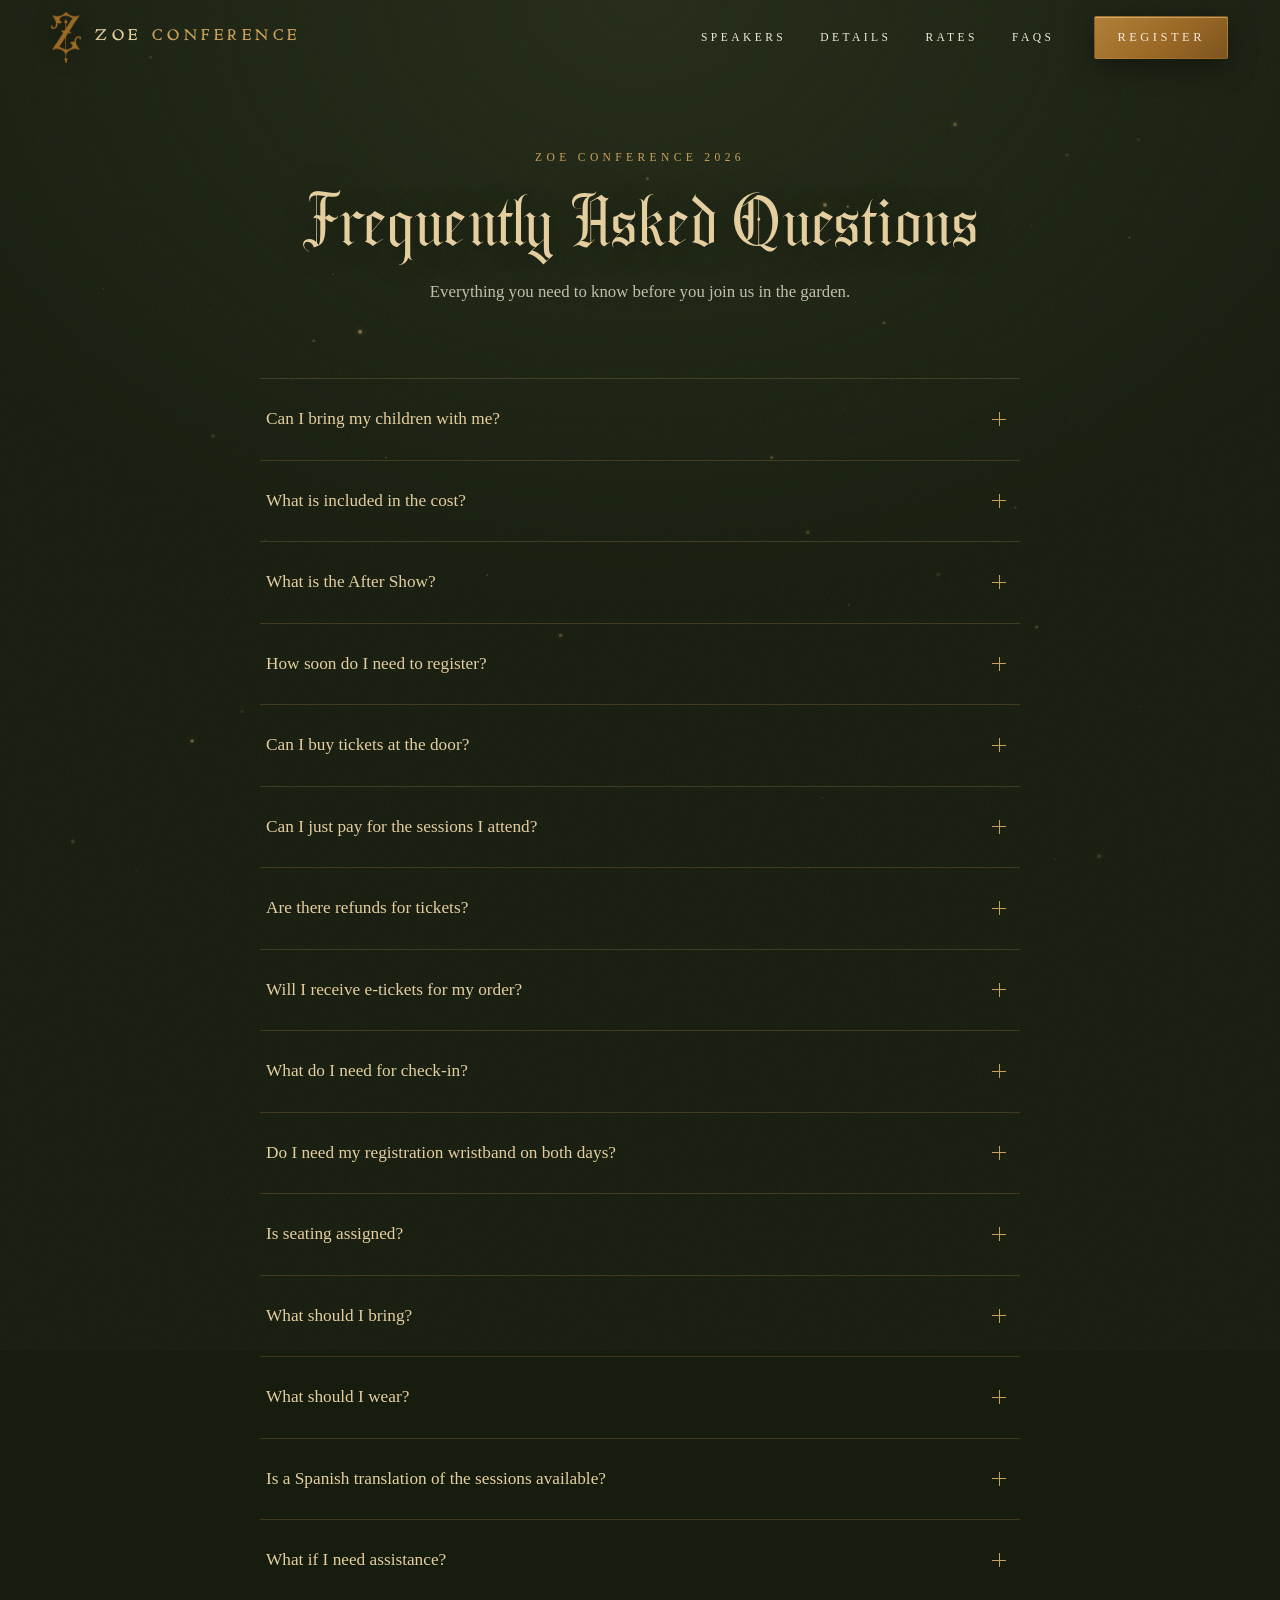
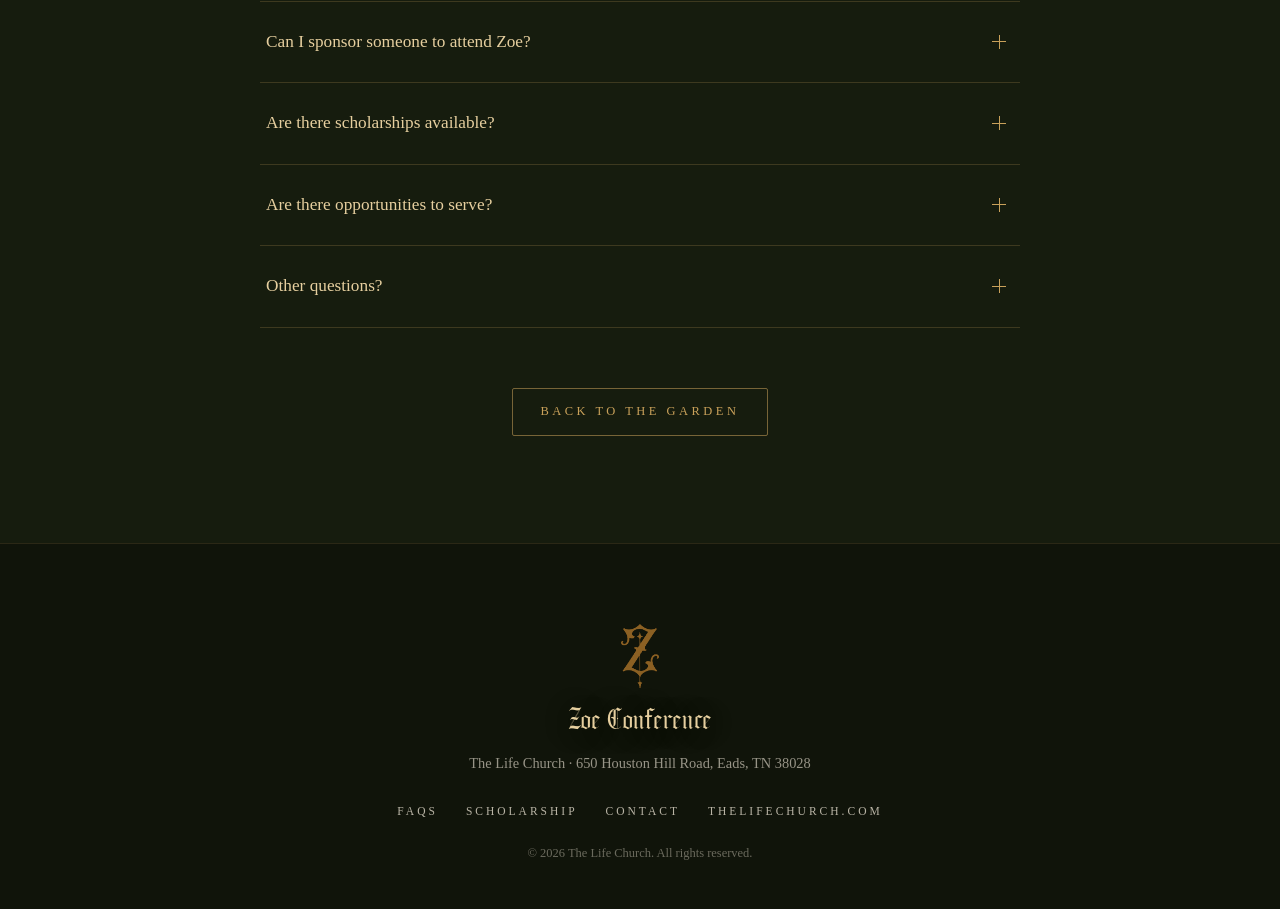
==== faqs.html @ 1319cf3b "Zoe Conference main site Static marketing site for the Zoe Conference (The Life Church).  Co-Authore" ====
<!doctype html>
<html lang="en">
<head>
<meta charset="utf-8">
<meta name="viewport" content="width=device-width, initial-scale=1">
<title>FAQs — Zoe Conference 2026 | The Life Church</title>
<meta name="description" content="Frequently asked questions about Zoe Conference 2026 at The Life Church, Memphis · September 25–26, 2026.">
<link rel="icon" type="image/png" href="images/z-icon.png">
<link rel="stylesheet" href="css/main.css">
</head>
<body>

<div class="grain" aria-hidden="true"></div>
<canvas id="dust" aria-hidden="true"></canvas>

<header class="nav nav--scrolled" id="nav">
  <a class="nav__brand" href="index.html" aria-label="Zoe Conference home">
    <img src="images/z-icon.png" alt="" class="nav__icon">
    <span class="nav__wordmark">Zoe <em>Conference</em></span>
  </a>
  <nav class="nav__links" aria-label="Primary">
    <a href="index.html#speakers">Speakers</a>
    <a href="index.html#details">Details</a>
    <a href="index.html#rates">Rates</a>
    <a href="faqs.html" aria-current="page">FAQs</a>
  </nav>
  <a href="index.html#register" class="btn btn--gold nav__cta js-register">Register</a>
  <button class="nav__burger" id="burger" aria-label="Open menu" aria-expanded="false" aria-controls="mobileMenu">
    <span></span><span></span>
  </button>
</header>

<div class="mmenu" id="mobileMenu" aria-hidden="true">
  <nav class="mmenu__links" aria-label="Mobile">
    <a href="index.html#speakers">Speakers</a>
    <a href="index.html#details">Details</a>
    <a href="index.html#rates">Rates</a>
    <a href="faqs.html">FAQs</a>
    <a href="scholarship.html">Scholarship</a>
    <a href="index.html#register" class="btn btn--gold js-register">Register</a>
  </nav>
  <img src="images/z-icon.png" alt="" class="mmenu__icon">
</div>

<main class="subpage">
  <div class="subpage__head">
    <p class="eyebrow">Zoe Conference 2026</p>
    <h1 class="display">Frequently Asked Questions</h1>
    <p class="section-sub">Everything you need to know before you join us in the garden.</p>
  </div>

  <div class="faq__list">
    <details class="faq__item">
      <summary>Can I bring my children with me?</summary>
      <p>We do not offer childcare during Zoe Conference. All children, including infants, are not permitted in the building.</p>
      <p>If your daughter is in 6th through 12th grade, she can attend the conference by registering at our special student rate.</p>
    </details>
    <details class="faq__item">
      <summary>What is included in the cost?</summary>
      <p>Registration includes all sessions, the After Show on Friday, breakfast on Saturday and a special gift. We’ll have fun photo opportunities and you can shop in the Zoe Foundation Store.</p>
    </details>
    <details class="faq__item">
      <summary>What is the After Show?</summary>
      <p>On Friday night, join us for our first-ever Zoe After Show! Following our evening session, we will have a short intermission and then reconvene in the main auditorium for a hosted event packed with fun, laughter and unforgettable moments. From live entertainment and audience games to incredible prizes and giveaways, there is something for everyone to enjoy.</p>
    </details>
    <details class="faq__item">
      <summary>How soon do I need to register?</summary>
      <p>We recommend registering as soon as possible to reserve your spot!</p>
    </details>
    <details class="faq__item">
      <summary>Can I buy tickets at the door?</summary>
      <p>We will sell tickets on the day of the event if we have availability.</p>
    </details>
    <details class="faq__item">
      <summary>Can I just pay for the sessions I attend?</summary>
      <p>All Zoe Conference tickets are priced to give you access to the entire conference, rather than paying per session. Registration fees are non-refundable.</p>
    </details>
    <details class="faq__item">
      <summary>Are there refunds for tickets?</summary>
      <p>All ticket sales are final. If you cannot attend, you can give your tickets to a friend or family member.</p>
    </details>
    <details class="faq__item">
      <summary>Will I receive e-tickets for my order?</summary>
      <p>Yes. As soon as the order transaction is complete, you will receive a confirmation email. Your e-tickets are attached to your confirmation email as a PDF file. You can show your e-tickets on your phone for admission or you can print them. Please check your junk email folder if the confirmation email is not in your inbox.</p>
    </details>
    <details class="faq__item">
      <summary>What do I need for check-in?</summary>
      <p>Check-in is available at the conference starting Friday at 6:00p and at our main building entrances in the front and back. For a smooth check-in, have your e-ticket ready to scan when you arrive.</p>
    </details>
    <details class="faq__item">
      <summary>Do I need my registration wristband on both days?</summary>
      <p>Yes! Wristbands are required for entry into the building. If you forget or lose your wristband, just stop by one of our check-in stations.</p>
    </details>
    <details class="faq__item">
      <summary>Is seating assigned?</summary>
      <p>All seating is general admission, so arrive early to secure a great seat. The building doors will open one hour before all sessions. Be sure to give yourself plenty of time for parking and check-in so you are in your seat when we begin.</p>
    </details>
    <details class="faq__item">
      <summary>What should I bring?</summary>
      <p>We encourage you to bring a Bible, notebook and a friend!</p>
    </details>
    <details class="faq__item">
      <summary>What should I wear?</summary>
      <p>If you get cold easily, consider bringing a light sweater or jacket for the auditorium.</p>
    </details>
    <details class="faq__item">
      <summary>Is a Spanish translation of the sessions available?</summary>
      <p>Translation services are available in Spanish during the conference.</p>
    </details>
    <details class="faq__item">
      <summary>What if I need assistance?</summary>
      <p>If you need assistance with wheelchair seating or a hearing or visual impairment, we’re here to help! Just let our team know by emailing us at <a href="mailto:zoe@thelifechurch.com">zoe@thelifechurch.com</a>.</p>
    </details>
    <details class="faq__item">
      <summary>Can I sponsor someone to attend Zoe?</summary>
      <p>Every year, our generosity helps make it possible for other women to be a part of Zoe Conference. You can donate at <a href="https://thelifechurch.com/give" target="_blank" rel="noopener">thelifechurch.com/give</a> by selecting the “Zoe Conference Scholarship” fund.</p>
    </details>
    <details class="faq__item">
      <summary>Are there scholarships available?</summary>
      <p>Yes. We have created partial scholarships for ladies at The Life Church to attend. To apply for a scholarship, please complete the application at <a href="scholarship.html">zoeconference.com/scholarship</a>. Once the application is complete, you will be added to a waiting list to receive a scholarship as funds become available.</p>
    </details>
    <details class="faq__item">
      <summary>Are there opportunities to serve?</summary>
      <p>If you attend The Life Church and have completed Discovery, we would love for you to serve at Zoe Conference.</p>
    </details>
    <details class="faq__item">
      <summary>Other questions?</summary>
      <p>Connect with our team at <a href="mailto:zoe@thelifechurch.com">zoe@thelifechurch.com</a>. We’d love to help in any way we can!</p>
    </details>
  </div>

  <div class="subpage__back">
    <a href="index.html" class="btn btn--outline">Back to the Garden</a>
  </div>
</main>

<footer class="footer">
  <img src="images/z-icon.png" alt="" class="footer__icon">
  <p class="footer__word display">Zoe Conference</p>
  <p class="footer__addr">The Life Church · 650 Houston Hill Road, Eads, TN 38028</p>
  <nav class="footer__links" aria-label="Footer">
    <a href="faqs.html">FAQs</a>
    <a href="scholarship.html">Scholarship</a>
    <a href="mailto:zoe@thelifechurch.com">Contact</a>
    <a href="https://thelifechurch.com" target="_blank" rel="noopener">thelifechurch.com</a>
  </nav>
  <p class="footer__copy">© 2026 The Life Church. All rights reserved.</p>
</footer>

<script src="js/gsap.min.js"></script>
<script src="js/ScrollTrigger.min.js"></script>
<script src="js/lenis.min.js"></script>
<script src="js/main.js"></script>
</body>
</html>
---- css/main.css ----
/* ============================================================
   ZOE CONFERENCE 2026 — "In the Beginning…"
   A walk through the garden · The Life Church, Memphis
   ============================================================ */

/* ---------- Fonts ---------- */
@font-face{
  font-family:'Antique';           /* blackletter display — letters only */
  src:url('../fonts/CLAntique-No1.otf') format('opentype');
  font-display:swap;
}
@font-face{
  font-family:'Antique Num';       /* blackletter with digits */
  src:url('../fonts/F00044.otf') format('opentype');
  font-display:swap;
}
@font-face{
  font-family:'Quality';           /* script accent */
  src:url('../fonts/TheQualityBrave-Regular.otf') format('opentype');
  font-display:swap;
}

/* ---------- Tokens ---------- */
:root{
  --kelp:#29311A;
  --kelp-deep:#161c0e;
  --kelp-mid:#1e2513;
  --midnight:#0D213D;
  --burgundy:#671E14;
  --grain:#E1CCB1;
  --rose:#BC8381;
  --gold:#9B6925;
  --gold-bright:#C9A15A;
  --gold-pale:#e6cf9f;
  --paper:#efe6d3;
  --ink:#2c2517;
  --cream:#F2EADA;

  --font-display:'Quality','Antique Num',serif;   /* blackletter — matches title art */
  --font-heading:'Antique Num',serif;              /* antique roman w/ digits */
  --font-initial:'Antique',serif;                  /* ornamental illuminated initials */
  --font-serif:'Iowan Old Style','Palatino Linotype',Palatino,Georgia,serif;
  --font-script:'Quality',cursive;

  --ease-out:cubic-bezier(.22,1,.36,1);
  --nav-h:76px;
}

/* ---------- Reset-ish ---------- */
*,*::before,*::after{box-sizing:border-box;margin:0;padding:0}
html{scroll-behavior:smooth}
html.lenis{height:auto}
.lenis.lenis-smooth{scroll-behavior:auto}
body{
  font-family:var(--font-serif);
  background:var(--kelp-deep);
  color:var(--cream);
  line-height:1.65;
  -webkit-font-smoothing:antialiased;
  overflow-x:hidden;
}
img,video{max-width:100%;display:block}
a{color:var(--gold-bright)}
main{display:block}

::selection{background:var(--gold);color:var(--kelp-deep)}

.visually-hidden{
  position:absolute!important;width:1px;height:1px;overflow:hidden;
  clip:rect(0 0 0 0);white-space:nowrap;
}

/* ---------- Atmosphere: grain + dust ---------- */
.grain{
  position:fixed;inset:-50%;width:200%;height:200%;
  pointer-events:none;z-index:80;opacity:.055;
  background-image:url("data:image/svg+xml,%3Csvg xmlns='http://www.w3.org/2000/svg' width='300' height='300'%3E%3Cfilter id='n'%3E%3CfeTurbulence type='fractalNoise' baseFrequency='0.9' numOctaves='2'/%3E%3C/filter%3E%3Crect width='300' height='300' filter='url(%23n)'/%3E%3C/svg%3E");
  animation:grain 8s steps(10) infinite;
}
@keyframes grain{
  0%,100%{transform:translate(0,0)}10%{transform:translate(-5%,-6%)}
  20%{transform:translate(-12%,4%)}30%{transform:translate(6%,-10%)}
  40%{transform:translate(-4%,12%)}50%{transform:translate(-10%,6%)}
  60%{transform:translate(12%,0)}70%{transform:translate(0,10%)}
  80%{transform:translate(3%,12%)}90%{transform:translate(-8%,2%)}
}
#dust{
  position:fixed;inset:0;width:100%;height:100%;
  pointer-events:none;z-index:70;
}

/* ---------- Loader ---------- */
.loader{
  position:fixed;inset:0;z-index:200;
  background:var(--kelp-deep);
  display:flex;flex-direction:column;align-items:center;justify-content:center;gap:26px;
  transition:opacity .9s var(--ease-out),visibility .9s;
}
.loader.is-done{opacity:0;visibility:hidden}
.loader__icon{width:56px;filter:drop-shadow(0 0 18px rgba(201,161,90,.45));animation:breathe 2.2s ease-in-out infinite}
@keyframes breathe{0%,100%{transform:scale(1);opacity:.85}50%{transform:scale(1.06);opacity:1}}
.loader__line{
  width:120px;height:1px;background:rgba(201,161,90,.25);position:relative;overflow:hidden;
}
.loader__line::after{
  content:"";position:absolute;inset:0;background:var(--gold-bright);
  transform:translateX(-100%);animation:loadline 1.6s var(--ease-out) infinite;
}
@keyframes loadline{to{transform:translateX(100%)}}

/* ---------- Type helpers ---------- */
.eyebrow{
  font-family:var(--font-serif);
  font-size:.72rem;letter-spacing:.38em;text-transform:uppercase;
  color:var(--gold-bright);font-style:normal;
}
.display{
  font-family:var(--font-display);
  font-weight:400;color:var(--gold-pale);
  line-height:1.18;letter-spacing:.015em;
  text-shadow:0 2px 30px rgba(0,0,0,.35);
}
h2.display{font-size:clamp(2.6rem,6vw,4.6rem)}
.section-head{
  text-align:center;max-width:820px;margin:0 auto;
  padding:0 24px 56px;display:flex;flex-direction:column;gap:18px;align-items:center;
}
.section-sub{color:rgba(242,234,218,.78);font-size:1.05rem;max-width:560px}
.amp{font-family:var(--font-script)}

/* ---------- Buttons ---------- */
.btn{
  display:inline-block;font-family:var(--font-serif);
  font-size:.78rem;letter-spacing:.28em;text-transform:uppercase;
  padding:1em 2.2em;text-decoration:none;text-align:center;
  border:1px solid transparent;border-radius:2px;
  transition:transform .45s var(--ease-out),box-shadow .45s var(--ease-out),
             background-color .45s,color .45s,border-color .45s;
  will-change:transform;
}
.btn--gold{
  background:linear-gradient(140deg,#b0803a,var(--gold) 55%,#7c5420);
  color:var(--cream);
  box-shadow:0 8px 28px rgba(0,0,0,.35),inset 0 1px 0 rgba(255,235,190,.4);
}
.btn--gold:hover{transform:translateY(-2px);box-shadow:0 14px 34px rgba(0,0,0,.45),inset 0 1px 0 rgba(255,235,190,.5)}
.btn--ghost{color:var(--cream);border-color:rgba(242,234,218,.45)}
.btn--ghost:hover{border-color:var(--gold-bright);color:var(--gold-pale);transform:translateY(-2px)}
.btn--outline{color:var(--gold-bright);border-color:rgba(201,161,90,.55)}
.btn--outline:hover{background:rgba(201,161,90,.12);transform:translateY(-2px)}
.btn--lg{padding:1.15em 2.7em;font-size:.82rem}
.btn:focus-visible,a:focus-visible,summary:focus-visible,button:focus-visible{
  outline:2px solid var(--gold-bright);outline-offset:3px;
}

/* ---------- Nav ---------- */
.nav{
  position:fixed;top:0;left:0;right:0;z-index:100;
  height:var(--nav-h);
  display:flex;align-items:center;gap:40px;
  padding:0 clamp(20px,4vw,52px);
  transition:background-color .5s,backdrop-filter .5s,border-color .5s;
  border-bottom:1px solid transparent;
}
.nav--scrolled{
  background:rgba(18,22,11,.78);
  -webkit-backdrop-filter:blur(14px);backdrop-filter:blur(14px);
  border-bottom-color:rgba(201,161,90,.18);
}
.nav__brand{display:flex;align-items:center;gap:14px;text-decoration:none;margin-right:auto}
.nav__icon{width:30px;filter:drop-shadow(0 0 10px rgba(0,0,0,.4))}
.nav__wordmark{
  font-family:var(--font-heading);color:var(--gold-pale);
  font-size:.95rem;letter-spacing:.3em;text-transform:uppercase;white-space:nowrap;
}
.nav__wordmark em{font-style:normal;color:var(--gold-bright)}
.nav__links{display:flex;gap:34px}
.nav__links a{
  font-size:.72rem;letter-spacing:.3em;text-transform:uppercase;
  color:var(--cream);text-decoration:none;position:relative;padding:6px 0;
}
.nav__links a::after{
  content:"";position:absolute;left:0;bottom:0;height:1px;width:100%;
  background:var(--gold-bright);transform:scaleX(0);transform-origin:right;
  transition:transform .45s var(--ease-out);
}
.nav__links a:hover::after{transform:scaleX(1);transform-origin:left}
.nav__cta{padding:.8em 1.8em}
.nav__burger{
  display:none;background:none;border:0;cursor:pointer;
  width:40px;height:40px;position:relative;z-index:130;
}
.nav__burger span{
  position:absolute;left:8px;right:8px;height:1.5px;background:var(--gold-pale);
  transition:transform .4s var(--ease-out),top .4s;
}
.nav__burger span:nth-child(1){top:16px}
.nav__burger span:nth-child(2){top:24px}
.nav__burger.is-open span:nth-child(1){top:20px;transform:rotate(45deg)}
.nav__burger.is-open span:nth-child(2){top:20px;transform:rotate(-45deg)}

/* Mobile menu */
.mmenu{
  position:fixed;inset:0;z-index:95; /* below .nav so the burger stays clickable */
  background:radial-gradient(120% 100% at 50% 0%,var(--kelp) 0%,var(--kelp-deep) 70%);
  display:flex;flex-direction:column;align-items:center;justify-content:center;gap:40px;
  opacity:0;visibility:hidden;transition:opacity .5s var(--ease-out),visibility .5s;
}
.mmenu.is-open{opacity:1;visibility:visible}
.mmenu__links{display:flex;flex-direction:column;align-items:center;gap:28px}
.mmenu__links a{
  font-family:var(--font-display);font-size:2.2rem;color:var(--gold-pale);text-decoration:none;
}
.mmenu__links a.btn{font-family:var(--font-serif);font-size:.85rem;margin-top:10px}
.mmenu__icon{width:44px;opacity:.5;position:absolute;bottom:36px}

/* ---------- Hero ---------- */
.hero{
  position:relative;min-height:100svh;
  display:flex;align-items:center;justify-content:center;
  overflow:hidden;
}
.hero__media{position:absolute;inset:0}
.hero__video{width:100%;height:100%;object-fit:cover}
.hero__vignette{
  position:absolute;inset:0;
  background:
    radial-gradient(120% 90% at 50% 42%,transparent 30%,rgba(10,13,6,.55) 78%,rgba(10,13,6,.9) 100%),
    linear-gradient(to bottom,rgba(10,13,6,.42),transparent 26%,transparent 62%,var(--kelp-deep) 98%);
}
.hero__content{
  position:relative;z-index:2;text-align:center;
  padding:calc(var(--nav-h) + 3vh) 24px 60px;
  display:flex;flex-direction:column;align-items:center;gap:clamp(18px,3vh,30px);
  max-width:1000px;
}
.hero__eyebrow{text-shadow:0 1px 4px rgba(0,0,0,.95),0 0 22px rgba(0,0,0,.85),0 0 46px rgba(0,0,0,.6)}
.hero__title img{
  width:min(720px,86vw);height:auto;
  filter:drop-shadow(0 10px 44px rgba(0,0,0,.55));
}
.hero__date{
  font-family:var(--font-serif);font-size:clamp(1rem,2.2vw,1.3rem);
  letter-spacing:.24em;text-transform:uppercase;color:var(--cream);
  text-shadow:0 1px 4px rgba(0,0,0,.95),0 0 22px rgba(0,0,0,.85),0 0 46px rgba(0,0,0,.6);
}
.hero__date .amp{font-size:1.2em;color:var(--gold-bright);text-transform:none;letter-spacing:0}
.hero__ctas{display:flex;gap:18px;flex-wrap:wrap;justify-content:center;margin-top:6px}
.hero__scrollcue{
  position:absolute;bottom:0;left:50%;transform:translateX(-50%);
  z-index:3;width:1px;height:92px;overflow:visible;
}
.hero__scrollcue-line{
  position:absolute;top:0;left:0;width:1px;height:100%;
  background:linear-gradient(to bottom,transparent,var(--gold-bright));
  animation:cue 2.4s var(--ease-out) infinite;
  transform-origin:top;
}
@keyframes cue{0%{transform:scaleY(0);opacity:0}35%{opacity:1}70%,100%{transform:scaleY(1);opacity:0}}

/* ---------- Journey ---------- */
.journey{
  position:relative;min-height:130vh;
  display:flex;align-items:center;justify-content:center;
  overflow:hidden;
}
.journey__bg{position:absolute;inset:-12% 0}
.journey__bg img{
  width:100%;height:100%;object-fit:cover;
  filter:brightness(.8) saturate(.92);
}
.journey::before,.journey::after{
  content:"";position:absolute;left:0;right:0;height:26vh;z-index:1;pointer-events:none;
}
.journey::before{top:0;background:linear-gradient(to bottom,var(--kelp-deep),transparent)}
.journey::after{bottom:0;background:linear-gradient(to top,var(--kelp-deep),transparent)}
.journey__inner{
  position:relative;z-index:2;text-align:center;max-width:900px;
  padding:20vh 28px;display:flex;flex-direction:column;gap:9vh;align-items:center;
}
.journey__line{
  font-size:clamp(1.5rem,3.4vw,2.4rem);line-height:1.5;
  color:var(--cream);text-shadow:0 2px 26px rgba(0,0,0,.75);
}
.journey__line em{color:var(--gold-pale);font-style:italic}
.journey__verse{
  display:flex;flex-direction:column;gap:16px;align-items:center;
  max-width:640px;
}
.journey__verse-text{
  font-family:var(--font-display);
  font-size:clamp(1.6rem,3.6vw,2.5rem);line-height:1.35;
  color:var(--gold-pale);text-shadow:0 2px 30px rgba(0,0,0,.8);
}
.journey__verse cite{text-shadow:0 1px 12px rgba(0,0,0,.9)}

/* ---------- Letter ---------- */
.letter{
  position:relative;
  background:
    radial-gradient(90% 60% at 50% 0%,rgba(41,49,26,.85) 0%,transparent 70%),
    var(--kelp-deep);
  padding:14vh 24px 16vh;
}
.letter__wrap{max-width:820px;margin:0 auto}
.letter__paper{
  position:relative;
  background:url('../images/paper-cut.webp') center/100% 100%;
  padding:clamp(48px,9vw,96px) clamp(34px,9vw,110px);
  filter:drop-shadow(0 30px 60px rgba(0,0,0,.5));
  color:var(--ink);
}
.letter__z{width:44px;margin:0 auto 26px}
.letter__eyebrow{color:var(--gold);text-align:center;margin-bottom:34px}
.letter__body{display:flex;flex-direction:column;gap:1.35em;font-size:clamp(1rem,1.4vw,1.13rem);line-height:1.85}
.letter__body em{color:var(--burgundy)}
.dropcap{
  font-family:var(--font-initial);float:left;
  font-size:4.2em;line-height:.9;padding:.03em .14em 0 0;color:var(--gold);
}
.letter__sig{margin-top:44px;display:flex;flex-direction:column;gap:8px}
.letter__sig-line{font-style:italic;color:#5b4c33}
.letter__sig img{width:min(280px,60%);margin:6px 0 2px}
.letter__sig-team{font-size:.95rem;color:#5b4c33}

/* ---------- Speakers ---------- */
.speakers{
  position:relative;padding:16vh 24px;
  background:
    radial-gradient(70% 50% at 15% 20%,rgba(41,49,26,.6) 0%,transparent 60%),
    radial-gradient(70% 50% at 85% 80%,rgba(13,33,61,.35) 0%,transparent 60%),
    var(--kelp-deep);
}
.speakers__grid{
  display:grid;grid-template-columns:repeat(2,minmax(0,1fr));
  gap:clamp(40px,6vw,90px);max-width:1060px;margin:0 auto;
}
.speaker{text-align:center;display:flex;flex-direction:column;align-items:center}
.speaker__arch{
  position:relative;width:min(100%,400px);aspect-ratio:3/4;
  border-radius:999px 999px 10px 10px;overflow:hidden;
  box-shadow:0 26px 60px rgba(0,0,0,.55);
  isolation:isolate;transform:translateZ(0); /* keep radius clipping filtered children (Chrome) */
}
.speaker__arch::after{
  content:"";position:absolute;inset:12px;
  border:1px solid rgba(230,207,159,.5);
  border-radius:999px 999px 4px 4px;pointer-events:none;
}
.speaker__arch img{
  width:100%;height:100%;object-fit:cover;
  filter:sepia(.22) saturate(.9) brightness(.97);
  transition:filter .8s var(--ease-out),transform .8s var(--ease-out);
}
.speaker:hover .speaker__arch img{filter:none;transform:scale(1.045)}
.speaker__name{font-size:clamp(1.9rem,3.4vw,2.6rem);margin:30px 0 14px}
.speaker__bio{
  max-width:46ch;color:rgba(242,234,218,.8);font-size:.98rem;line-height:1.8;
}
.speaker__bio em{color:var(--gold-pale)}

/* ---------- Details ---------- */
.details{position:relative;padding:14vh 24px;background:var(--kelp-deep)}
.details__days{
  display:grid;grid-template-columns:repeat(2,minmax(0,1fr));
  gap:26px;max-width:1180px;margin:0 auto 26px;
}
.day{
  position:relative;min-height:520px;border-radius:6px;overflow:hidden;
  display:flex;align-items:flex-end;
  box-shadow:0 26px 60px rgba(0,0,0,.5);
  isolation:isolate;transform:translateZ(0);
}
.day__media{position:absolute;inset:0}
.day__media img,.day__media video{width:100%;height:100%;object-fit:cover}
.day__scrim{
  position:absolute;inset:0;
  background:linear-gradient(to top,rgba(8,10,5,.88) 0%,rgba(8,10,5,.35) 45%,rgba(8,10,5,.08) 75%);
}
.day--evening .day__scrim{
  background:linear-gradient(to top,rgba(5,10,18,.9) 0%,rgba(5,10,18,.35) 45%,transparent 75%);
}
.day__content{
  position:relative;z-index:2;padding:40px clamp(28px,4vw,48px);
  display:flex;flex-direction:column;gap:10px;
}
.day__time{
  font-family:var(--font-heading);font-size:clamp(2.4rem,4.6vw,3.4rem);
  color:var(--gold-pale);font-weight:400;
}
.day__time small{font-size:.55em}
.day__desc{font-size:1.15rem;letter-spacing:.06em;color:var(--cream)}
.day__note{font-size:.85rem;letter-spacing:.14em;text-transform:uppercase;color:rgba(242,234,218,.66)}
.details__location{
  max-width:1180px;margin:0 auto;border:1px solid rgba(201,161,90,.28);
  border-radius:6px;padding:clamp(36px,5vw,60px);
  background:linear-gradient(160deg,rgba(41,49,26,.55),rgba(22,28,14,.7));
  text-align:center;
}
.details__location-text{display:flex;flex-direction:column;gap:12px;align-items:center}
.details__venue{font-size:clamp(2rem,4vw,3rem)}
.details__campus{letter-spacing:.3em;text-transform:uppercase;font-size:.78rem;color:var(--gold-bright)}
.details__location address{font-style:normal;color:rgba(242,234,218,.85);line-height:1.7;margin-bottom:10px}

/* ---------- Rates ---------- */
.rates{position:relative;padding:14vh 24px;background:
  radial-gradient(80% 55% at 50% 110%,rgba(41,49,26,.75) 0%,transparent 70%),
  var(--kelp-deep);
}
.rates__grid{
  display:grid;grid-template-columns:repeat(4,minmax(0,1fr));
  gap:20px;max-width:1180px;margin:0 auto;
}
.rate{
  position:relative;text-align:center;
  background:linear-gradient(170deg,#f2ead8,#e6d8bd);
  color:var(--ink);border-radius:5px;
  padding:52px 22px 40px;
  display:flex;flex-direction:column;align-items:center;gap:10px;
  box-shadow:0 20px 44px rgba(0,0,0,.45);
}
.rate::before{
  content:"";position:absolute;inset:9px;border:1px solid rgba(155,105,37,.4);border-radius:3px;
  pointer-events:none;
}
.rate--current{transform:scale(1.03);box-shadow:0 26px 60px rgba(0,0,0,.6)}
.rate__badge{
  position:absolute;top:-12px;left:50%;transform:translateX(-50%);
  background:var(--burgundy);color:var(--cream);
  font-size:.62rem;letter-spacing:.3em;text-transform:uppercase;
  padding:.55em 1.4em;border-radius:2px;white-space:nowrap;
  box-shadow:0 6px 18px rgba(0,0,0,.4);
}
.rate__tier{font-family:var(--font-display);font-weight:400;font-size:2rem;color:var(--burgundy)}
.rate__price{font-family:var(--font-heading);font-size:3.1rem;line-height:1;color:var(--ink)}
.rate__price sup{font-size:.45em;vertical-align:.7em;color:var(--gold)}
.rate__price span{font-size:.32em;letter-spacing:.08em;color:#6b5a3c}
.rate__window{font-size:.82rem;letter-spacing:.16em;text-transform:uppercase;color:#6b5a3c}
.rate__window small{display:block;text-transform:none;letter-spacing:.03em;margin-top:4px}
.rate .btn{margin-top:14px}
.rates__scholarship{text-align:center;margin-top:44px;color:rgba(242,234,218,.75)}

/* ---------- Foundation ---------- */
.foundation{
  position:relative;min-height:88vh;
  display:flex;align-items:center;
  padding:12vh clamp(24px,6vw,80px);
  overflow:hidden;
}
.foundation__media{position:absolute;inset:0}
.foundation__media video{width:100%;height:100%;object-fit:cover}
.foundation__scrim{
  position:absolute;inset:0;
  background:
    linear-gradient(to bottom,var(--kelp-deep),transparent 22%,transparent 80%,var(--kelp-deep)),
    linear-gradient(100deg,rgba(10,13,6,.72) 0%,rgba(10,13,6,.5) 44%,rgba(10,13,6,.14) 100%);
}
.foundation__panel{
  position:relative;z-index:2;max-width:600px;
  display:flex;flex-direction:column;gap:20px;
  padding:clamp(36px,5vw,56px);
  background:rgba(16,20,9,.62);
  -webkit-backdrop-filter:blur(10px);backdrop-filter:blur(10px);
  border:1px solid rgba(201,161,90,.25);border-radius:6px;
}
.foundation__panel h2{font-size:clamp(2rem,4vw,3rem)}
.foundation__panel p{color:rgba(242,234,218,.85);font-size:.99rem;line-height:1.85}

/* ---------- FAQ ---------- */
.faq{padding:14vh 24px;background:var(--kelp-deep)}
.faq__list{max-width:760px;margin:0 auto}
.faq__item{border-bottom:1px solid rgba(201,161,90,.22)}
.faq__item:first-child{border-top:1px solid rgba(201,161,90,.22)}
.faq__item summary{
  cursor:pointer;list-style:none;position:relative;
  font-family:var(--font-serif);font-size:1.08rem;color:var(--gold-pale);
  padding:26px 54px 26px 6px;
  transition:color .3s;
}
.faq__item summary:hover{color:var(--gold-bright)}
.faq__item summary::-webkit-details-marker{display:none}
.faq__item summary::after{
  content:"";position:absolute;right:14px;top:50%;width:14px;height:14px;
  transform:translateY(-50%);
  background:
    linear-gradient(var(--gold-bright),var(--gold-bright)) center/14px 1px no-repeat,
    linear-gradient(var(--gold-bright),var(--gold-bright)) center/1px 14px no-repeat;
  transition:transform .45s var(--ease-out);
}
.faq__item[open] summary::after{transform:translateY(-50%) rotate(45deg)}
.faq__item p{padding:0 6px 28px;color:rgba(242,234,218,.78);max-width:64ch}
.faq__more{text-align:center;margin-top:52px}

/* ---------- Register ---------- */
.register{
  position:relative;min-height:96vh;
  display:flex;align-items:center;justify-content:center;
  overflow:hidden;text-align:center;
}
.register__bg{position:absolute;inset:-10% 0}
.register__bg img{width:100%;height:100%;object-fit:cover;object-position:center 30%;filter:brightness(.85)}
.register::before,.register::after{
  content:"";position:absolute;left:0;right:0;height:22vh;z-index:1;pointer-events:none;
}
.register::before{top:0;background:linear-gradient(to bottom,var(--kelp-deep),transparent)}
.register::after{bottom:0;background:linear-gradient(to top,var(--kelp-deep),transparent)}
.register__inner{
  position:relative;z-index:2;max-width:760px;padding:18vh 24px;
  display:flex;flex-direction:column;align-items:center;gap:22px;
}
.register__title{font-size:clamp(2.6rem,6.5vw,4.8rem);text-shadow:0 4px 40px rgba(0,0,0,.8)}
.register__sub{
  letter-spacing:.22em;text-transform:uppercase;font-size:.92rem;
  color:var(--cream);text-shadow:0 1px 14px rgba(0,0,0,.9);
}
.register__sub .amp{text-transform:none;color:var(--gold-bright)}
.register__inner .btn--lg{margin-top:8px}
.register__fine{font-size:.9rem;color:rgba(242,234,218,.82);text-shadow:0 1px 10px rgba(0,0,0,.8)}

/* ---------- Footer ---------- */
.footer{
  background:#10140a;padding:80px 24px 46px;text-align:center;
  display:flex;flex-direction:column;align-items:center;gap:16px;
  border-top:1px solid rgba(201,161,90,.14);
}
.footer__icon{width:38px;opacity:.9}
.footer__word{font-size:1.7rem}
.footer__addr{font-size:.9rem;color:rgba(242,234,218,.6)}
.footer__links{display:flex;gap:28px;flex-wrap:wrap;justify-content:center;margin:10px 0 6px}
.footer__links a{
  font-size:.72rem;letter-spacing:.26em;text-transform:uppercase;
  color:rgba(242,234,218,.75);text-decoration:none;
}
.footer__links a:hover{color:var(--gold-bright)}
.footer__copy{font-size:.78rem;color:rgba(242,234,218,.4)}

/* ---------- Subpages (FAQs / Scholarship) ---------- */
.subpage{padding:calc(var(--nav-h) + 8vh) 24px 12vh;min-height:70vh;
  background:
    radial-gradient(90% 40% at 50% 0%,rgba(41,49,26,.7) 0%,transparent 70%),
    var(--kelp-deep);
}
.subpage__head{text-align:center;max-width:760px;margin:0 auto 8vh;display:flex;flex-direction:column;gap:16px;align-items:center}
.subpage__head h1{font-size:clamp(2.6rem,6vw,4.2rem)}
.subpage .faq__list{margin-bottom:60px}
.subpage__back{text-align:center}
.embed-panel{
  max-width:760px;margin:0 auto;border:1px solid rgba(201,161,90,.28);border-radius:6px;
  background:rgba(41,49,26,.4);padding:clamp(28px,4vw,48px);text-align:center;
  display:flex;flex-direction:column;gap:18px;align-items:center;
}
.embed-panel iframe{width:100%;min-height:1100px;border:0;border-radius:4px;background:var(--cream)}
.embed-panel__note{font-size:.9rem;color:rgba(242,234,218,.65);max-width:52ch}

/* ---------- Reveal defaults (JS enhances) ---------- */
.reveal-panel,.reveal-lines{will-change:transform,opacity}

/* ---------- Responsive ---------- */
@media (max-width:960px){
  .speakers__grid{grid-template-columns:1fr;gap:70px}
  .details__days{grid-template-columns:1fr}
  .rates__grid{grid-template-columns:repeat(2,minmax(0,1fr));gap:26px 18px}
  .rate--current{transform:none}
}
@media (max-width:760px){
  .nav__links,.nav__cta{display:none}
  .nav__burger{display:block}
  .day{min-height:440px}
  .foundation{padding:10vh 20px}
  .journey{min-height:110vh}
  .br-desk{display:none}
}
@media (max-width:520px){
  .rates__grid{grid-template-columns:1fr;max-width:340px}
  .hero__ctas{flex-direction:column;width:100%;max-width:320px}
  .letter__paper{background:linear-gradient(170deg,#f2ead8,#e6d8bd);border-radius:4px}
}

/* ---------- Reduced motion ---------- */
@media (prefers-reduced-motion:reduce){
  *,*::before,*::after{animation-duration:.001s!important;transition-duration:.001s!important}
  html{scroll-behavior:auto}
  .grain{display:none}
}
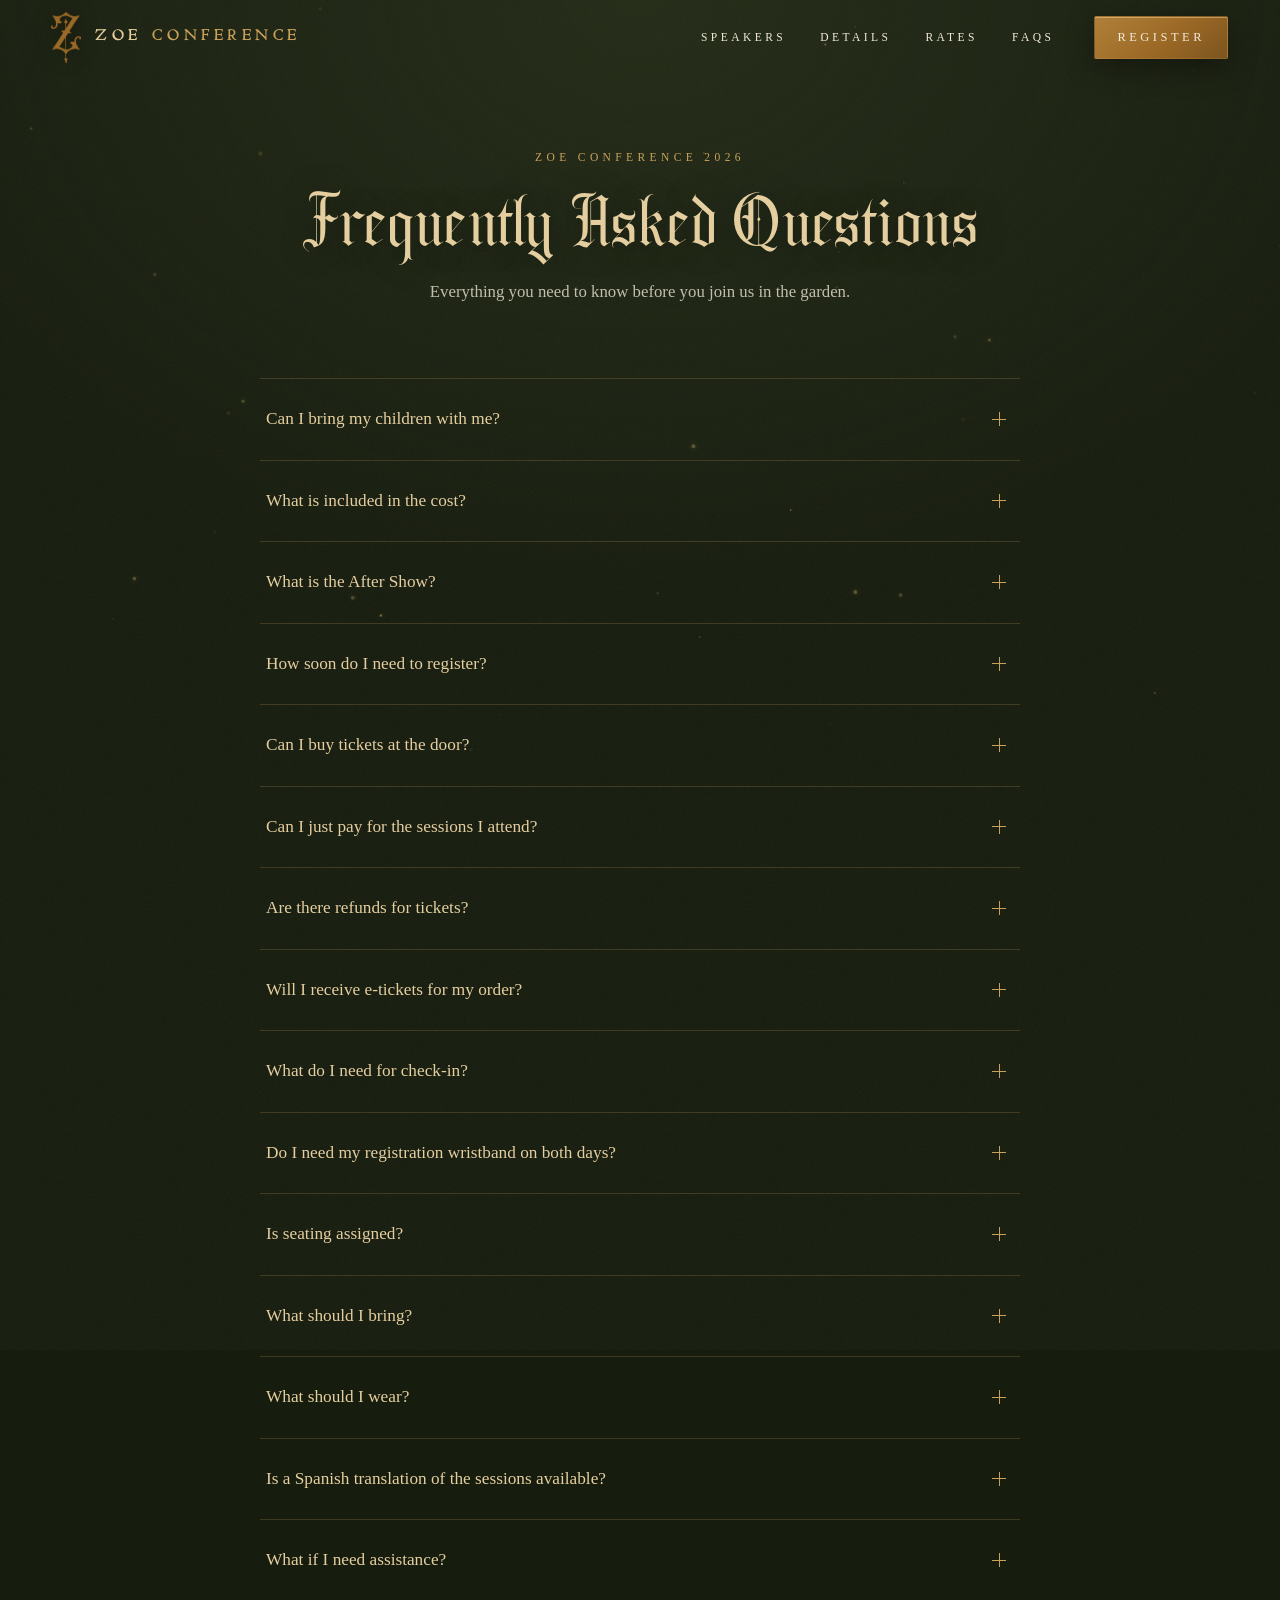
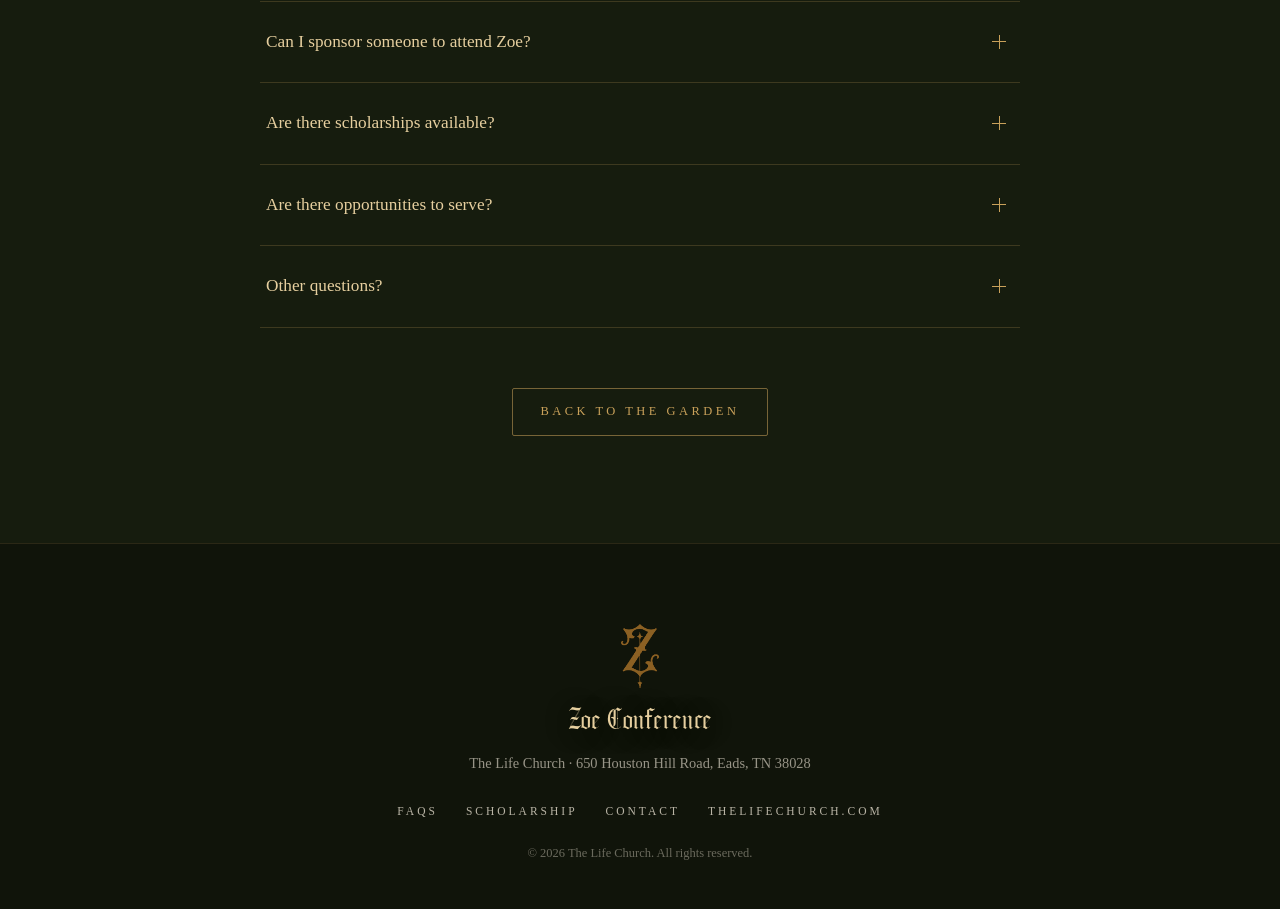
==== commit 6e3aa287: "Cache-bust stylesheet link (?v=2) so frosted-glass CSS loads for all viewers GitHub Pages serves CSS" ====
--- a/faqs.html
+++ b/faqs.html
@@ -6,7 +6,7 @@
 <title>FAQs — Zoe Conference 2026 | The Life Church</title>
 <meta name="description" content="Frequently asked questions about Zoe Conference 2026 at The Life Church, Memphis · September 25–26, 2026.">
 <link rel="icon" type="image/png" href="images/z-icon.png">
-<link rel="stylesheet" href="css/main.css">
+<link rel="stylesheet" href="css/main.css?v=2">
 </head>
 <body>
 
--- a/css/main.css
+++ b/css/main.css
@@ -269,13 +269,22 @@
   width:100%;height:100%;object-fit:cover;
   filter:brightness(.8) saturate(.92);
 }
+/* Frosted glass — fully veils the garden so it doesn't echo the hero bg */
+.journey__frost{
+  position:absolute;inset:0;z-index:1;pointer-events:none;
+  -webkit-backdrop-filter:blur(46px) saturate(1.08) brightness(.92);
+  backdrop-filter:blur(46px) saturate(1.08) brightness(.92);
+  background:
+    radial-gradient(120% 80% at 50% 0%,rgba(230,207,159,.06),transparent 60%),
+    linear-gradient(165deg,rgba(22,28,14,.74),rgba(20,26,14,.66) 50%,rgba(13,17,8,.82));
+}
 .journey::before,.journey::after{
-  content:"";position:absolute;left:0;right:0;height:26vh;z-index:1;pointer-events:none;
+  content:"";position:absolute;left:0;right:0;height:26vh;z-index:2;pointer-events:none;
 }
 .journey::before{top:0;background:linear-gradient(to bottom,var(--kelp-deep),transparent)}
 .journey::after{bottom:0;background:linear-gradient(to top,var(--kelp-deep),transparent)}
 .journey__inner{
-  position:relative;z-index:2;text-align:center;max-width:900px;
+  position:relative;z-index:3;text-align:center;max-width:900px;
   padding:20vh 28px;display:flex;flex-direction:column;gap:9vh;align-items:center;
 }
 .journey__line{
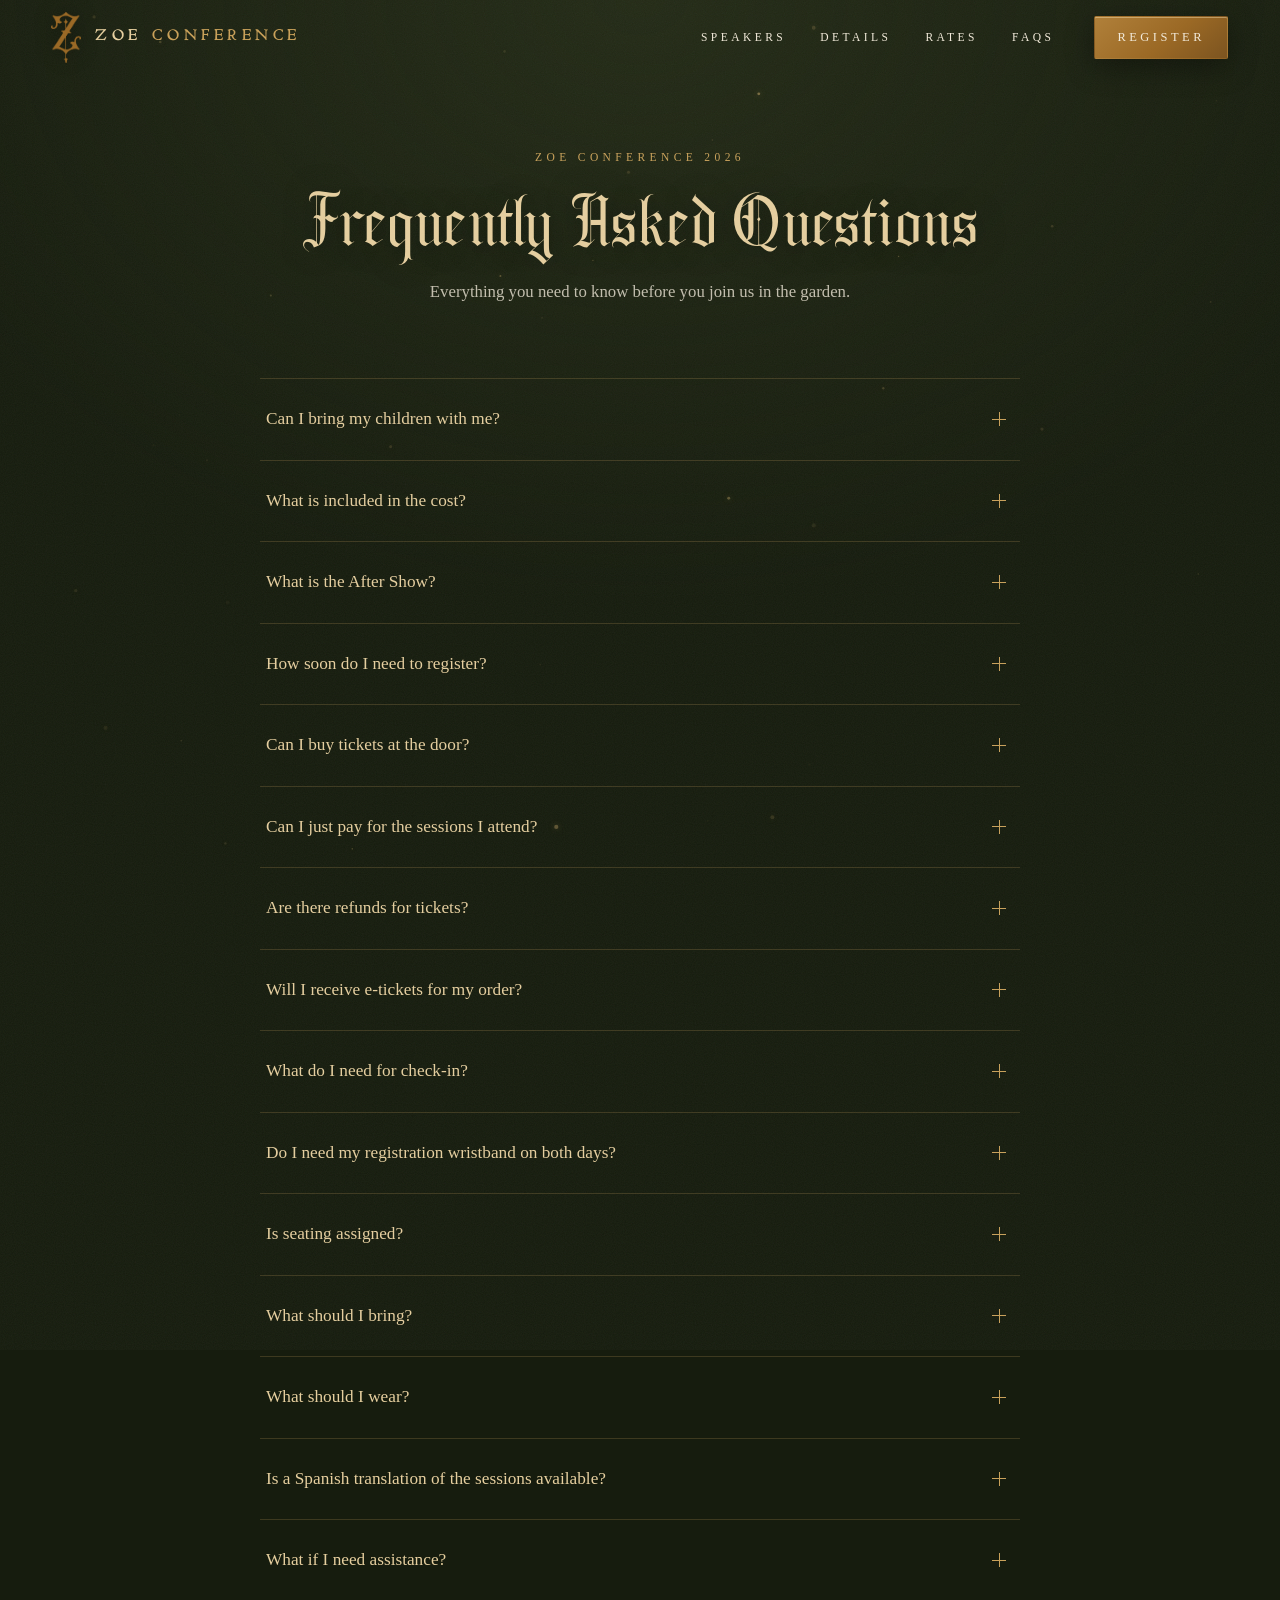
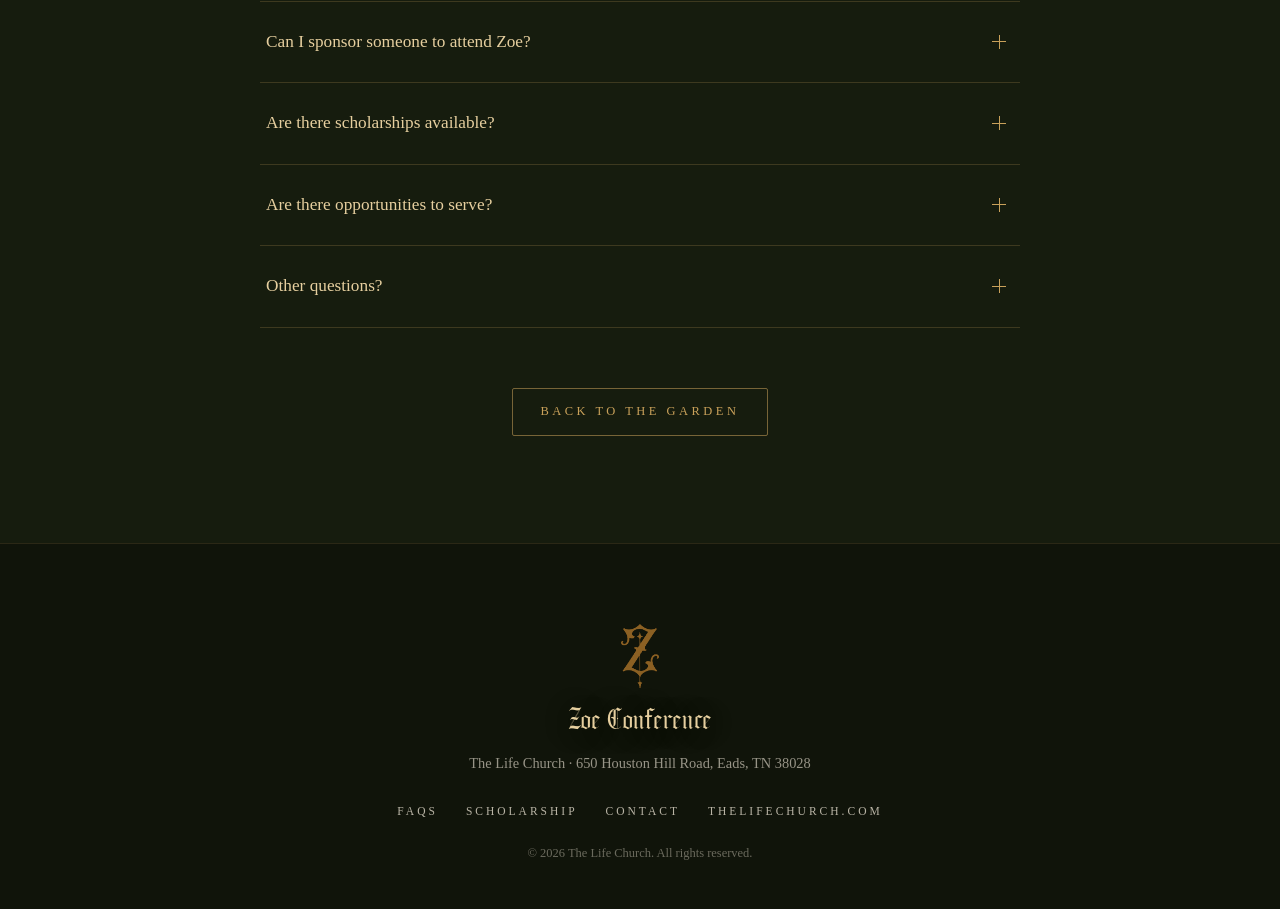
==== commit 6841c3d8: "Lighten journey frosted glass so the garden reads through blur 46px -> 10px, tint opacity ~0.7 -> ~0" ====
--- a/faqs.html
+++ b/faqs.html
@@ -6,7 +6,7 @@
 <title>FAQs — Zoe Conference 2026 | The Life Church</title>
 <meta name="description" content="Frequently asked questions about Zoe Conference 2026 at The Life Church, Memphis · September 25–26, 2026.">
 <link rel="icon" type="image/png" href="images/z-icon.png">
-<link rel="stylesheet" href="css/main.css?v=2">
+<link rel="stylesheet" href="css/main.css?v=3">
 </head>
 <body>
 
--- a/css/main.css
+++ b/css/main.css
@@ -272,11 +272,11 @@
 /* Frosted glass — fully veils the garden so it doesn't echo the hero bg */
 .journey__frost{
   position:absolute;inset:0;z-index:1;pointer-events:none;
-  -webkit-backdrop-filter:blur(46px) saturate(1.08) brightness(.92);
-  backdrop-filter:blur(46px) saturate(1.08) brightness(.92);
-  background:
-    radial-gradient(120% 80% at 50% 0%,rgba(230,207,159,.06),transparent 60%),
-    linear-gradient(165deg,rgba(22,28,14,.74),rgba(20,26,14,.66) 50%,rgba(13,17,8,.82));
+  -webkit-backdrop-filter:blur(10px) saturate(1.05);
+  backdrop-filter:blur(10px) saturate(1.05);
+  background:
+    radial-gradient(120% 80% at 50% 0%,rgba(230,207,159,.05),transparent 55%),
+    linear-gradient(165deg,rgba(22,28,14,.24),rgba(20,26,14,.16) 50%,rgba(13,17,8,.34));
 }
 .journey::before,.journey::after{
   content:"";position:absolute;left:0;right:0;height:26vh;z-index:2;pointer-events:none;
